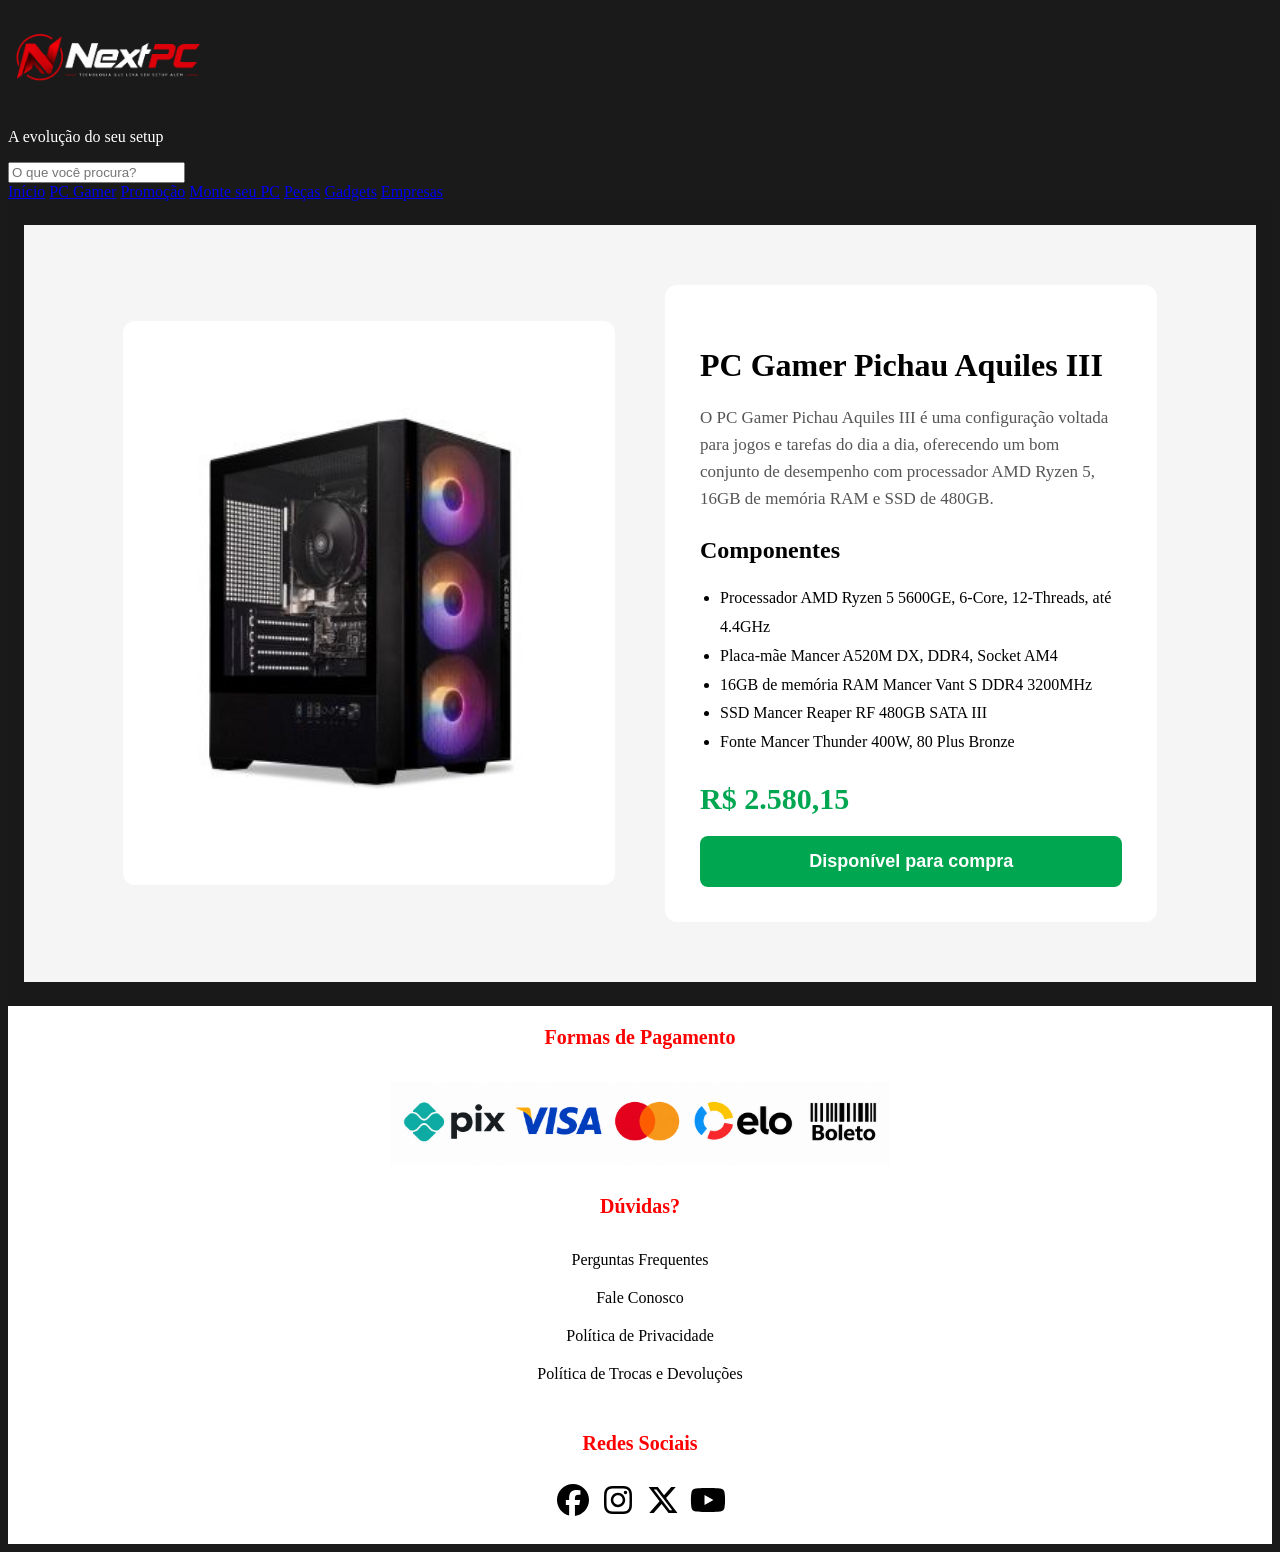
==== aquiles-iii.html @ bbf36904 "Adiciona pagina de produto e organiza CSS" ====
<!DOCTYPE html>
<html lang="pt-BR">

<head>
    <meta charset="UTF-8">
    <meta name="viewport" content="width=device-width, initial-scale=1.0">
    <title>PC Gamer Aquiles III - NextPC</title>
    <link rel="stylesheet" href="css/style.css">
</head>

<body>

    <header>
        <img src="logo.png" alt="Logo NextPC">

        <p>A evolução do seu setup</p>

        <input type="text" placeholder="O que você procura?">

        <nav>
            <a href="NextPC.html">Início</a>
            <a href="pc-gamer.html">PC Gamer</a>
            <a href="#">Promoção</a>
            <a href="#">Monte seu PC</a>
            <a href="#">Peças</a>
            <a href="#">Gadgets</a>
            <a href="#">Empresas</a>
        </nav>
    </header>

    <main>

        <section class="produto-detalhe">

            <div class="imagem-produto">
                <img src="aquiles III.jpg" alt="PC Gamer Pichau Aquiles III">
            </div>

            <div class="informacoes-produto">

                <h1>PC Gamer Pichau Aquiles III</h1>

                <p class="descricao">
                    O PC Gamer Pichau Aquiles III é uma configuração voltada para jogos
                    e tarefas do dia a dia, oferecendo um bom conjunto de desempenho
                    com processador AMD Ryzen 5, 16GB de memória RAM e SSD de 480GB.
                </p>

                <h2>Componentes</h2>

                <ul>
                    <li>Processador AMD Ryzen 5 5600GE, 6-Core, 12-Threads, até 4.4GHz</li>
                    <li>Placa-mãe Mancer A520M DX, DDR4, Socket AM4</li>
                    <li>16GB de memória RAM Mancer Vant S DDR4 3200MHz</li>
                    <li>SSD Mancer Reaper RF 480GB SATA III</li>
                    <li>Fonte Mancer Thunder 400W, 80 Plus Bronze</li>
                </ul>

                <div class="preco-produto">
                    R$ 2.580,15
                </div>

                <button class="botao-compra">
                    Disponível para compra
                </button>

            </div>

        </section>

    </main>

    <footer class="footer">

        <section class="formas-pagamento">
            <span>Formas de Pagamento</span><br>
            <img src="formas_de_pagamento.png" alt="Formas de Pagamento">
        </section>

        <section class="duvidas">
            <span>Dúvidas?</span><br>

            <div class="duvidas-links">
                <a href="#">Perguntas Frequentes</a><br>
                <a href="#">Fale Conosco</a><br>
                <a href="#">Política de Privacidade</a><br>
                <a href="#">Política de Trocas e Devoluções</a><br>
            </div>
        </section>

        <section class="redes-sociais">
            <span>Redes Sociais</span><br>

            <div class="social-icons">
                <a href="#">
                    <img src="facebook-brands-solid-full.svg" alt="Facebook" height="40" width="40">
                </a>

                <a href="#">
                    <img src="instagram-brands-solid-full.svg" alt="Instagram" height="40" width="40">
                </a>

                <a href="#">
                    <img src="x-twitter-brands-solid-full.svg" alt="Twitter" height="40" width="40">
                </a>

                <a href="#">
                    <img src="youtube-brands-solid-full.svg" alt="YouTube" height="40" width="40">
                </a>
            </div>
        </section>

    </footer>

</body>

</html>
---- css/style.css ----
header img {
    width: 200px;
}

body {
    background-color: #1a1a1a;
}

p{
    color: white;
}


/* Estilos da Main */
main {
    width: 100%;
    padding: 24px 16px;
    background-color: #191919;
}

main,
main * {
    box-sizing: border-box;
}

.produtos h2{
    color: #ffffff;
    font-size: 2rem;
    font-weight: bold;
    text-align: left;
}

main .container-pcs {
    display: flex;
    flex-direction: row;
}

main .PCs img{
    max-width: 350px;
    max-height: 300px;
    padding: 10px;
}

main .PCS h2 {
    color: #ffffff;
    font-size: 2rem;
    font-weight: bold;
    text-align: left;
}

main .cards {
    display: flex;
    flex-direction: row;
    flex-wrap: nowrap;
    align-items: stretch;
    justify-content: flex-start;
    gap: 20px;

    width: 100%;
    min-width: 0;
    margin: 0;
    padding: 8px 0 16px;

    overflow-x: auto;
    scroll-behavior: smooth;
    scroll-snap-type: x mandatory;
    overscroll-behavior-x: contain;

    scrollbar-width: thin;
    scrollbar-color: #777777 #292929;
}

main .card {
    display: flex;
    flex-direction: column;
    align-items: center;
    justify-content: space-between;
    gap: 5px;

    flex: 0 0 260px;
    width: 260px;
    max-width: 100%;
    height: auto;
    min-height: 270px;
    padding: 24px;
    row-gap: 1px;

    background-color: #ffffff;
    border-radius: 12px;
    text-decoration: none;
    text-align: center;

    scroll-snap-align: start;
}

main .card p{
    color:chartreuse;
}

main .dividido{
    color:#000000;
    font-size: 0.8rem;
}

main .card img {
    display: block;
    width: 170px;
    max-width: 100%;
    height: 170px;
    object-fit: contain;
}

main .card span {
    margin: 0;
    color: #191919;
    font-size: 1rem;
    font-weight: bold;
    line-height: 1.4;
    overflow-wrap: anywhere;
}

@media (prefers-reduced-motion: reduce) {
    main .cards {
        scroll-behavior: auto;
    }
}





/* Estilos do footer */
.footer {
    display: flex;
    flex-direction: column;
    align-items: center;
    background-color: #ffffff;
    padding: 40px 20px;
    text-align: center;
    gap: 30px;
    padding: 20px;
}

.footer span {
    color: #ff0000;
    font-weight: bold;
    font-size: 1.25rem;
    margin-bottom: 5px;
}

.footer a {
    color: #000000;
    text-decoration: none;
}

.footer a:hover {
    text-decoration: underline;
}

.footer .formas-pagamento {
    display: flex;
    flex-direction: column;
    align-items: center;
    gap: 5px;
}

.formas-pagamento img {
    width: 500px;
    max-width: 100%;
    height: auto;
    object-fit: contain;
}

.footer .duvidas {
    display: flex;
    flex-direction: column;
    align-items: center;
    gap: 5px;
}

.footer .duvidas-links {
    display: flex;
    flex-direction: column;
    align-items: center;
    gap: 1px;
}

.footer .redes-sociais {
    display: flex;
    flex-direction: column;
    align-items: center;
    gap: 1px;
}

.social-icons {
    display: flex;
    flex-direction: row;
    justify-content: center;
    align-items: center;
    gap: 5px;
}

.social-icons img {
    width: 40px;
    height: 40px;
    object-fit: contain;
}

.categoria-pc {
    padding: 40px 8%;
}

.categoria-pc h1 {
    text-align: center;
    margin-bottom: 40px;
}

.grid-produtos {
    display: grid;
    grid-template-columns: repeat(3, 1fr);
    gap: 30px;
}

.produto {
    border: 1px solid #ddd;
    border-radius: 10px;
    padding: 20px;
    background-color: white;
    transition: 0.2s;
}

.produto:hover {
    transform: translateY(-5px);
}

.produto a {
    text-decoration: none;
    color: inherit;
}

.produto img {
    width: 100%;
    height: 220px;
    object-fit: contain;
}

.produto h2 {
    font-size: 18px;
    margin: 15px 0;
}

.produto p {
    font-size: 22px;
    font-weight: bold;
}

/* Responsividade */

@media (max-width: 900px) {
    .grid-produtos {
        grid-template-columns: repeat(2, 1fr);
    }
}

@media (max-width: 600px) {
    .grid-produtos {
        grid-template-columns: 1fr;
    }
}

.categoria-pc h1 {
    color: white;
}

.produto p {
    color: green;
    font-size: 22px;
    font-weight: bold;
}
.produto-detalhe {
    display: grid;
    grid-template-columns: 1fr 1fr;
    gap: 50px;
    padding: 60px 8%;
    background-color: #f5f5f5;
    align-items: center;
}

.imagem-produto {
    background-color: white;
    padding: 30px;
    border-radius: 12px;
    text-align: center;
}

.imagem-produto img {
    width: 100%;
    max-width: 550px;
    height: 500px;
    object-fit: contain;
}

.informacoes-produto {
    background-color: white;
    padding: 35px;
    border-radius: 12px;
}

.informacoes-produto h1 {
    font-size: 32px;
    margin-bottom: 20px;
}

.descricao {
    font-size: 17px;
    line-height: 1.6;
    color: #555;
}

.informacoes-produto h2 {
    margin-top: 25px;
}

.informacoes-produto ul {
    padding-left: 20px;
    line-height: 1.8;
}

.preco-produto {
    color: #00a650;
    font-size: 30px;
    font-weight: bold;
    margin-top: 25px;
}

.botao-compra {
    margin-top: 20px;
    width: 100%;
    padding: 15px;
    border: none;
    border-radius: 8px;
    background-color: #00a650;
    color: white;
    font-size: 18px;
    font-weight: bold;
    cursor: pointer;
}

.botao-compra:hover {
    background-color: #008f45;
}

/* Responsividade */

@media (max-width: 800px) {

    .produto-detalhe {
        grid-template-columns: 1fr;
        padding: 30px 5%;
    }

    .imagem-produto img {
        height: 350px;
    }

    .informacoes-produto h1 {
        font-size: 26px;
    }

}
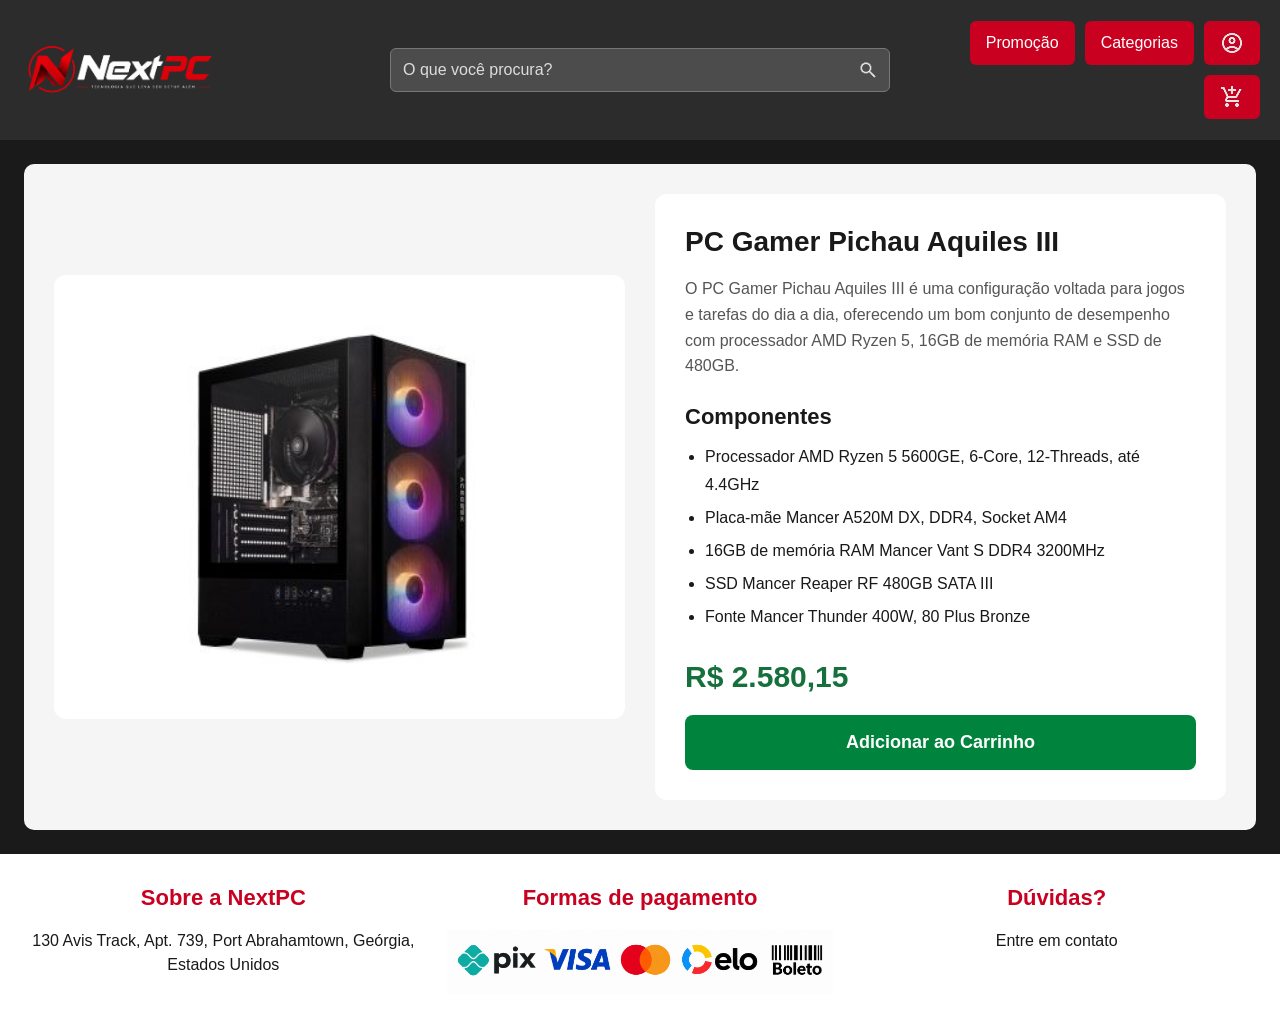
==== commit 77c963f3: "final" ====
--- a/aquiles-iii.html
+++ b/aquiles-iii.html
@@ -11,21 +11,28 @@
 <body>
 
     <header>
-        <img src="logo.png" alt="Logo NextPC">
 
-        <p>A evolução do seu setup</p>
+        <div class="menu-superior">
 
-        <input type="text" placeholder="O que você procura?">
+            <a class="logo" href="index.html">
+                <img src="imagens/logo.png" alt="NextPC">
+            </a>
 
-        <nav>
-            <a href="NextPC.html">Início</a>
-            <a href="pc-gamer.html">PC Gamer</a>
-            <a href="#">Promoção</a>
-            <a href="#">Monte seu PC</a>
-            <a href="#">Peças</a>
-            <a href="#">Gadgets</a>
-            <a href="#">Empresas</a>
-        </nav>
+            <div class="barra-pesquisa">
+                <input type="search" placeholder="O que você procura?">
+                <img class="lupa" src="imagens/lupa.png">
+            </div>
+
+            <nav>
+                <a href="#produtos">Promoção</a>
+                <a href="categorias.html">Categorias</a>
+                <a class="icone-conta" href="#"><img src="imagens/conta.png" alt="Conta"></a>
+                <a class="icone-carrinho" href="#"><img src="imagens/carrinho.png" alt="Carrinho"></a>
+            </nav>
+
+
+        </div>
+
     </header>
 
     <main>
@@ -33,7 +40,7 @@
         <section class="produto-detalhe">
 
             <div class="imagem-produto">
-                <img src="aquiles III.jpg" alt="PC Gamer Pichau Aquiles III">
+                <img src="imagens/aquiles III.jpg" alt="PC Gamer Pichau Aquiles III">
             </div>
 
             <div class="informacoes-produto">
@@ -61,7 +68,7 @@
                 </div>
 
                 <button class="botao-compra">
-                    Disponível para compra
+                    Adicionar ao Carrinho
                 </button>
 
             </div>
@@ -72,42 +79,19 @@
 
     <footer class="footer">
 
-        <section class="formas-pagamento">
-            <span>Formas de Pagamento</span><br>
-            <img src="formas_de_pagamento.png" alt="Formas de Pagamento">
+        <section id="sobre">
+            <h2>Sobre a NextPC</h2>
+            <p>130 Avis Track, Apt. 739, Port Abrahamtown, Geórgia, Estados Unidos</p>
         </section>
 
-        <section class="duvidas">
-            <span>Dúvidas?</span><br>
-
-            <div class="duvidas-links">
-                <a href="#">Perguntas Frequentes</a><br>
-                <a href="#">Fale Conosco</a><br>
-                <a href="#">Política de Privacidade</a><br>
-                <a href="#">Política de Trocas e Devoluções</a><br>
-            </div>
+        <section>
+            <h2>Formas de pagamento</h2>
+            <img class="pagamentos" src="imagens/formas_de_pagamento.png" alt="Formas de pagamento">
         </section>
 
-        <section class="redes-sociais">
-            <span>Redes Sociais</span><br>
-
-            <div class="social-icons">
-                <a href="#">
-                    <img src="facebook-brands-solid-full.svg" alt="Facebook" height="40" width="40">
-                </a>
-
-                <a href="#">
-                    <img src="instagram-brands-solid-full.svg" alt="Instagram" height="40" width="40">
-                </a>
-
-                <a href="#">
-                    <img src="x-twitter-brands-solid-full.svg" alt="Twitter" height="40" width="40">
-                </a>
-
-                <a href="#">
-                    <img src="youtube-brands-solid-full.svg" alt="YouTube" height="40" width="40">
-                </a>
-            </div>
+        <section>
+            <h2>Dúvidas?</h2>
+            <a href="#contato">Entre em contato</a>
         </section>
 
     </footer>
--- a/css/style.css
+++ b/css/style.css
@@ -1,370 +1,429 @@
-header img {
+/* gloval */
+
+* {
+    box-sizing: border-box;
+}
+
+body {
+    margin: 0;
+    font-family: Arial, sans-serif;
+    background-color: #1a1a1a;
+    color: #fff;
+    line-height: 1.5;
+}
+
+img {
+    display: block;
+    max-width: 100%;
+    height: auto;
+}
+
+a {
+    color: inherit;
+    text-decoration: none;
+}
+
+input,
+button {
+    font: inherit;
+}
+
+a:focus-visible,
+button:focus-visible,
+input:focus-visible {
+    outline: 3px solid #3388ff;
+    outline-offset: 3px;
+}
+
+h1,
+h2,
+h3,
+p {
+    margin-top: 0;
+}
+
+h1 {
+    margin-bottom: 0;
+    font-size: 26px;
+    line-height: 1.25;
+}
+
+h2 {
+    margin-bottom: 20px;
+    font-size: 22px;
+    line-height: 1.3;
+}
+
+/* CABEÇALHO - header */
+
+header {
+    background-color: #2c2c2c;
+}
+
+.menu-superior {
+    display: grid;
+    grid-template-columns:
+        minmax(0, 1fr) minmax(0, 500px) minmax(0, 1fr);
+    align-items: center;
+    gap: 20px;
+    max-width: 1500px;
+    margin-inline: auto;
+    padding: 20px;
+}
+
+.logo {
+    display: block;
     width: 200px;
-}
-
-body {
-    background-color: #1a1a1a;
-}
-
-p{
-    color: white;
-}
-
-
-/* Estilos da Main */
+    max-width: 100%;
+}
+
+.logo img {
+    width: 100%;
+}
+
+.barra-pesquisa {
+    position: relative;
+    width: 100%;
+    
+}
+
+.barra-pesquisa input {
+    width: 100%;
+    min-width: 0;
+    height: 44px;
+    padding: 10px 44px 10px 12px;
+    border: 1px solid #777;
+    border-radius: 6px;
+    background-color: #4d4c4c;
+    color: #fff;
+}
+
+.barra-pesquisa input::placeholder {
+    color: #ddd;
+}
+
+.barra-pesquisa .lupa {
+    position: absolute;
+    top: 50%;
+    right: 12px;
+    width: 20px;
+    height: 20px;
+    transform: translateY(-50%);
+    object-fit: contain;
+    pointer-events: none;
+}
+
+.menu-superior nav {
+    display: flex;
+    flex-wrap: wrap;
+    justify-content: flex-end;
+    gap: 10px;
+}
+
+.menu-superior nav a,
+.botao {
+    display: inline-block;
+    padding: 10px 16px;
+    border-radius: 6px;
+    background-color: #c90020;
+    color: #fff;
+    text-align: center;
+    transition: background-color 0.2s;
+}
+
+.menu-superior nav a:hover,
+.botao:hover {
+    background-color: #a3001a;
+}
+
+/* Main */
+
 main {
-    width: 100%;
-    padding: 24px 16px;
-    background-color: #191919;
-}
-
-main,
-main * {
-    box-sizing: border-box;
-}
-
-.produtos h2{
-    color: #ffffff;
-    font-size: 2rem;
-    font-weight: bold;
-    text-align: left;
-}
-
-main .container-pcs {
-    display: flex;
-    flex-direction: row;
-}
-
-main .PCs img{
-    max-width: 350px;
-    max-height: 300px;
-    padding: 10px;
-}
-
-main .PCS h2 {
-    color: #ffffff;
-    font-size: 2rem;
-    font-weight: bold;
-    text-align: left;
-}
-
-main .cards {
-    display: flex;
-    flex-direction: row;
-    flex-wrap: nowrap;
-    align-items: stretch;
-    justify-content: flex-start;
+    display: grid;
+    grid-template-columns: minmax(0, 1fr);
+    gap: 24px;
+    width: 100%;
+    max-width: 1500px;
+    margin-inline: auto;
+    padding: 24px;
+}
+
+main > section {
+    min-width: 0;
+    padding: 24px;
+    border-radius: 10px;
+    background-color: #4d4c4c;
+}
+
+
+/* Categorias da Pagina Inicial */
+
+.grade-categorias {
+    display: grid;
+    grid-template-columns: repeat(4, minmax(0, 1fr));
     gap: 20px;
-
-    width: 100%;
-    min-width: 0;
-    margin: 0;
-    padding: 8px 0 16px;
-
-    overflow-x: auto;
-    scroll-behavior: smooth;
-    scroll-snap-type: x mandatory;
-    overscroll-behavior-x: contain;
-
-    scrollbar-width: thin;
-    scrollbar-color: #777777 #292929;
-}
-
-main .card {
+}
+
+.categoria {
     display: flex;
     flex-direction: column;
     align-items: center;
-    justify-content: space-between;
-    gap: 5px;
-
-    flex: 0 0 260px;
-    width: 260px;
-    max-width: 100%;
-    height: auto;
-    min-height: 270px;
-    padding: 24px;
-    row-gap: 1px;
-
-    background-color: #ffffff;
-    border-radius: 12px;
-    text-decoration: none;
-    text-align: center;
-
-    scroll-snap-align: start;
-}
-
-main .card p{
-    color:chartreuse;
-}
-
-main .dividido{
-    color:#000000;
-    font-size: 0.8rem;
-}
-
-main .card img {
-    display: block;
-    width: 170px;
-    max-width: 100%;
-    height: 170px;
-    object-fit: contain;
-}
-
-main .card span {
-    margin: 0;
-    color: #191919;
-    font-size: 1rem;
+    gap: 12px;
+    min-width: 0;
+    text-align: center;
+}
+
+.categoria img {
+    width: 100%;
+    border-radius: 10px;
+}
+
+.categoria span {
     font-weight: bold;
-    line-height: 1.4;
-    overflow-wrap: anywhere;
-}
-
-@media (prefers-reduced-motion: reduce) {
-    main .cards {
-        scroll-behavior: auto;
-    }
-}
-
-
-
-
-
-/* Estilos do footer */
-.footer {
+}
+
+.categoria:hover {
+    text-decoration: underline;
+}
+
+
+/* Produtos Pagina Inicial */
+
+.grade-produtos,
+.lista-processadores,
+.lista-placas-mae,
+.lista-placas-video {
+    display: grid;
+    grid-template-columns: repeat(4, minmax(0, 1fr));
+    gap: 20px;
+}
+
+.card {
     display: flex;
     flex-direction: column;
     align-items: center;
-    background-color: #ffffff;
-    padding: 40px 20px;
-    text-align: center;
+    gap: 12px;
+    min-width: 0;
+    padding: 20px;
+    border-radius: 10px;
+    background-color: #fff;
+    color: #191919;
+    text-align: center;
+}
+
+.card img {
+    width: 170px;
+    height: 170px;
+    object-fit: contain;
+}
+
+.card h3,
+.card p {
+    margin: 0;
+}
+
+.card h3 {
+    font-size: 16px;
+    line-height: 1.4;
+    overflow-wrap: anywhere;
+}
+
+.preco {
+    color: #16703c;
+    font-size: 20px;
+    font-weight: bold;
+}
+
+.parcelamento {
+    color: #555;
+    font-size: 14px;
+}
+
+.card .botao {
+    width: 100%;
+    margin-top: auto;
+}
+
+
+/* pc-gamer */
+
+.categoria-pc {
+    padding: 20px;
+    background-color: transparent;
+}
+
+.categoria-pc h1 {
+    margin-bottom: 28px;
+    color: #fff;
+    text-align: center;
+}
+
+.grid-produtos {
+    display: grid;
+    grid-template-columns: repeat(3, minmax(0, 1fr));
+    gap: 24px;
+}
+
+.produto {
+    min-width: 0;
+    border: 1px solid #ddd;
+    border-radius: 10px;
+    background-color: #fff;
+    color: #191919;
+    transition: transform 0.2s, box-shadow 0.2s;
+}
+
+.produto:hover {
+    transform: translateY(-4px);
+    box-shadow: 0 8px 20px rgb(0 0 0 / 20%);
+}
+
+.produto a {
+    display: flex;
+    flex-direction: column;
+    height: 100%;
+    padding: 20px;
+    border-radius: inherit;
+}
+
+.produto img {
+    width: 100%;
+    height: 180px;
+    object-fit: contain;
+}
+
+.produto h2 {
+    margin: 16px 0 10px;
+    font-size: 18px;
+    line-height: 1.4;
+    overflow-wrap: anywhere;
+}
+
+.produto p {
+    margin: auto 0 0;
+    color: #16703c;
+    font-size: 22px;
+    font-weight: bold;
+}
+
+/* aquiles iii */
+
+.produto-detalhe {
+    display: grid;
+    grid-template-columns: repeat(2, minmax(0, 1fr));
+    align-items: center;
     gap: 30px;
-    padding: 20px;
-}
-
-.footer span {
-    color: #ff0000;
+    padding: 30px;
+    background-color: #f5f5f5;
+    color: #191919;
+}
+
+.imagem-produto,
+.informacoes-produto {
+    min-width: 0;
+    padding: 30px;
+    border-radius: 12px;
+    background-color: #fff;
+    color: #191919;
+}
+
+.imagem-produto img {
+    width: 100%;
+    max-width: 550px;
+    height: clamp(240px, 30vw, 420px);
+    margin-inline: auto;
+    object-fit: contain;
+}
+
+.informacoes-produto h1 {
+    margin-bottom: 16px;
+    font-size: 28px;
+    line-height: 1.3;
+}
+
+.descricao {
+    margin-bottom: 20px;
+    color: #555;
+    font-size: 16px;
+    line-height: 1.6;
+}
+
+.informacoes-produto h2 {
+    margin: 24px 0 12px;
+    font-size: 22px;
+}
+
+.informacoes-produto ul {
+    margin: 0;
+    padding-left: 20px;
+    line-height: 1.7;
+}
+
+.informacoes-produto li + li {
+    margin-top: 6px;
+}
+
+.preco-produto {
+    margin-top: 24px;
+    color: #16703c;
+    font-size: 30px;
     font-weight: bold;
-    font-size: 1.25rem;
-    margin-bottom: 5px;
-}
-
-.footer a {
-    color: #000000;
-    text-decoration: none;
+}
+
+.botao-compra {
+    display: block;
+    width: 100%;
+    margin-top: 16px;
+    padding: 14px 20px;
+    border: none;
+    border-radius: 8px;
+    background-color: #00843d;
+    color: #fff;
+    font-size: 18px;
+    font-weight: bold;
+    text-align: center;
+    cursor: pointer;
+    transition: background-color 0.2s;
+}
+
+.botao-compra:hover {
+    background-color: #006d32;
+}
+
+
+/* =========================
+   RODAPÉ
+========================= */
+
+.footer {
+    display: grid;
+    grid-template-columns: repeat(3, minmax(0, 1fr));
+    gap: 30px;
+    padding: 30px;
+    background-color: #fff;
+    color: #191919;
+    text-align: center;
+}
+
+.footer section {
+    min-width: 0;
+}
+
+.footer h2 {
+    margin-bottom: 16px;
+    color: #c90020;
+}
+
+.footer p {
+    margin-bottom: 0;
 }
 
 .footer a:hover {
     text-decoration: underline;
 }
 
-.footer .formas-pagamento {
-    display: flex;
-    flex-direction: column;
-    align-items: center;
-    gap: 5px;
-}
-
-.formas-pagamento img {
-    width: 500px;
+.pagamentos {
+    width: 400px;
     max-width: 100%;
-    height: auto;
-    object-fit: contain;
-}
-
-.footer .duvidas {
-    display: flex;
-    flex-direction: column;
-    align-items: center;
-    gap: 5px;
-}
-
-.footer .duvidas-links {
-    display: flex;
-    flex-direction: column;
-    align-items: center;
-    gap: 1px;
-}
-
-.footer .redes-sociais {
-    display: flex;
-    flex-direction: column;
-    align-items: center;
-    gap: 1px;
-}
-
-.social-icons {
-    display: flex;
-    flex-direction: row;
-    justify-content: center;
-    align-items: center;
-    gap: 5px;
-}
-
-.social-icons img {
-    width: 40px;
-    height: 40px;
-    object-fit: contain;
-}
-
-.categoria-pc {
-    padding: 40px 8%;
-}
-
-.categoria-pc h1 {
-    text-align: center;
-    margin-bottom: 40px;
-}
-
-.grid-produtos {
-    display: grid;
-    grid-template-columns: repeat(3, 1fr);
-    gap: 30px;
-}
-
-.produto {
-    border: 1px solid #ddd;
-    border-radius: 10px;
-    padding: 20px;
-    background-color: white;
-    transition: 0.2s;
-}
-
-.produto:hover {
-    transform: translateY(-5px);
-}
-
-.produto a {
-    text-decoration: none;
-    color: inherit;
-}
-
-.produto img {
-    width: 100%;
-    height: 220px;
-    object-fit: contain;
-}
-
-.produto h2 {
-    font-size: 18px;
-    margin: 15px 0;
-}
-
-.produto p {
-    font-size: 22px;
-    font-weight: bold;
-}
-
-/* Responsividade */
-
-@media (max-width: 900px) {
-    .grid-produtos {
-        grid-template-columns: repeat(2, 1fr);
-    }
-}
-
-@media (max-width: 600px) {
-    .grid-produtos {
-        grid-template-columns: 1fr;
-    }
-}
-
-.categoria-pc h1 {
-    color: white;
-}
-
-.produto p {
-    color: green;
-    font-size: 22px;
-    font-weight: bold;
-}
-.produto-detalhe {
-    display: grid;
-    grid-template-columns: 1fr 1fr;
-    gap: 50px;
-    padding: 60px 8%;
-    background-color: #f5f5f5;
-    align-items: center;
-}
-
-.imagem-produto {
-    background-color: white;
-    padding: 30px;
-    border-radius: 12px;
-    text-align: center;
-}
-
-.imagem-produto img {
-    width: 100%;
-    max-width: 550px;
-    height: 500px;
-    object-fit: contain;
-}
-
-.informacoes-produto {
-    background-color: white;
-    padding: 35px;
-    border-radius: 12px;
-}
-
-.informacoes-produto h1 {
-    font-size: 32px;
-    margin-bottom: 20px;
-}
-
-.descricao {
-    font-size: 17px;
-    line-height: 1.6;
-    color: #555;
-}
-
-.informacoes-produto h2 {
-    margin-top: 25px;
-}
-
-.informacoes-produto ul {
-    padding-left: 20px;
-    line-height: 1.8;
-}
-
-.preco-produto {
-    color: #00a650;
-    font-size: 30px;
-    font-weight: bold;
-    margin-top: 25px;
-}
-
-.botao-compra {
-    margin-top: 20px;
-    width: 100%;
-    padding: 15px;
-    border: none;
-    border-radius: 8px;
-    background-color: #00a650;
-    color: white;
-    font-size: 18px;
-    font-weight: bold;
-    cursor: pointer;
-}
-
-.botao-compra:hover {
-    background-color: #008f45;
-}
-
-/* Responsividade */
-
-@media (max-width: 800px) {
-
-    .produto-detalhe {
-        grid-template-columns: 1fr;
-        padding: 30px 5%;
-    }
-
-    .imagem-produto img {
-        height: 350px;
-    }
-
-    .informacoes-produto h1 {
-        font-size: 26px;
-    }
-
+    margin-inline: auto;
 }
